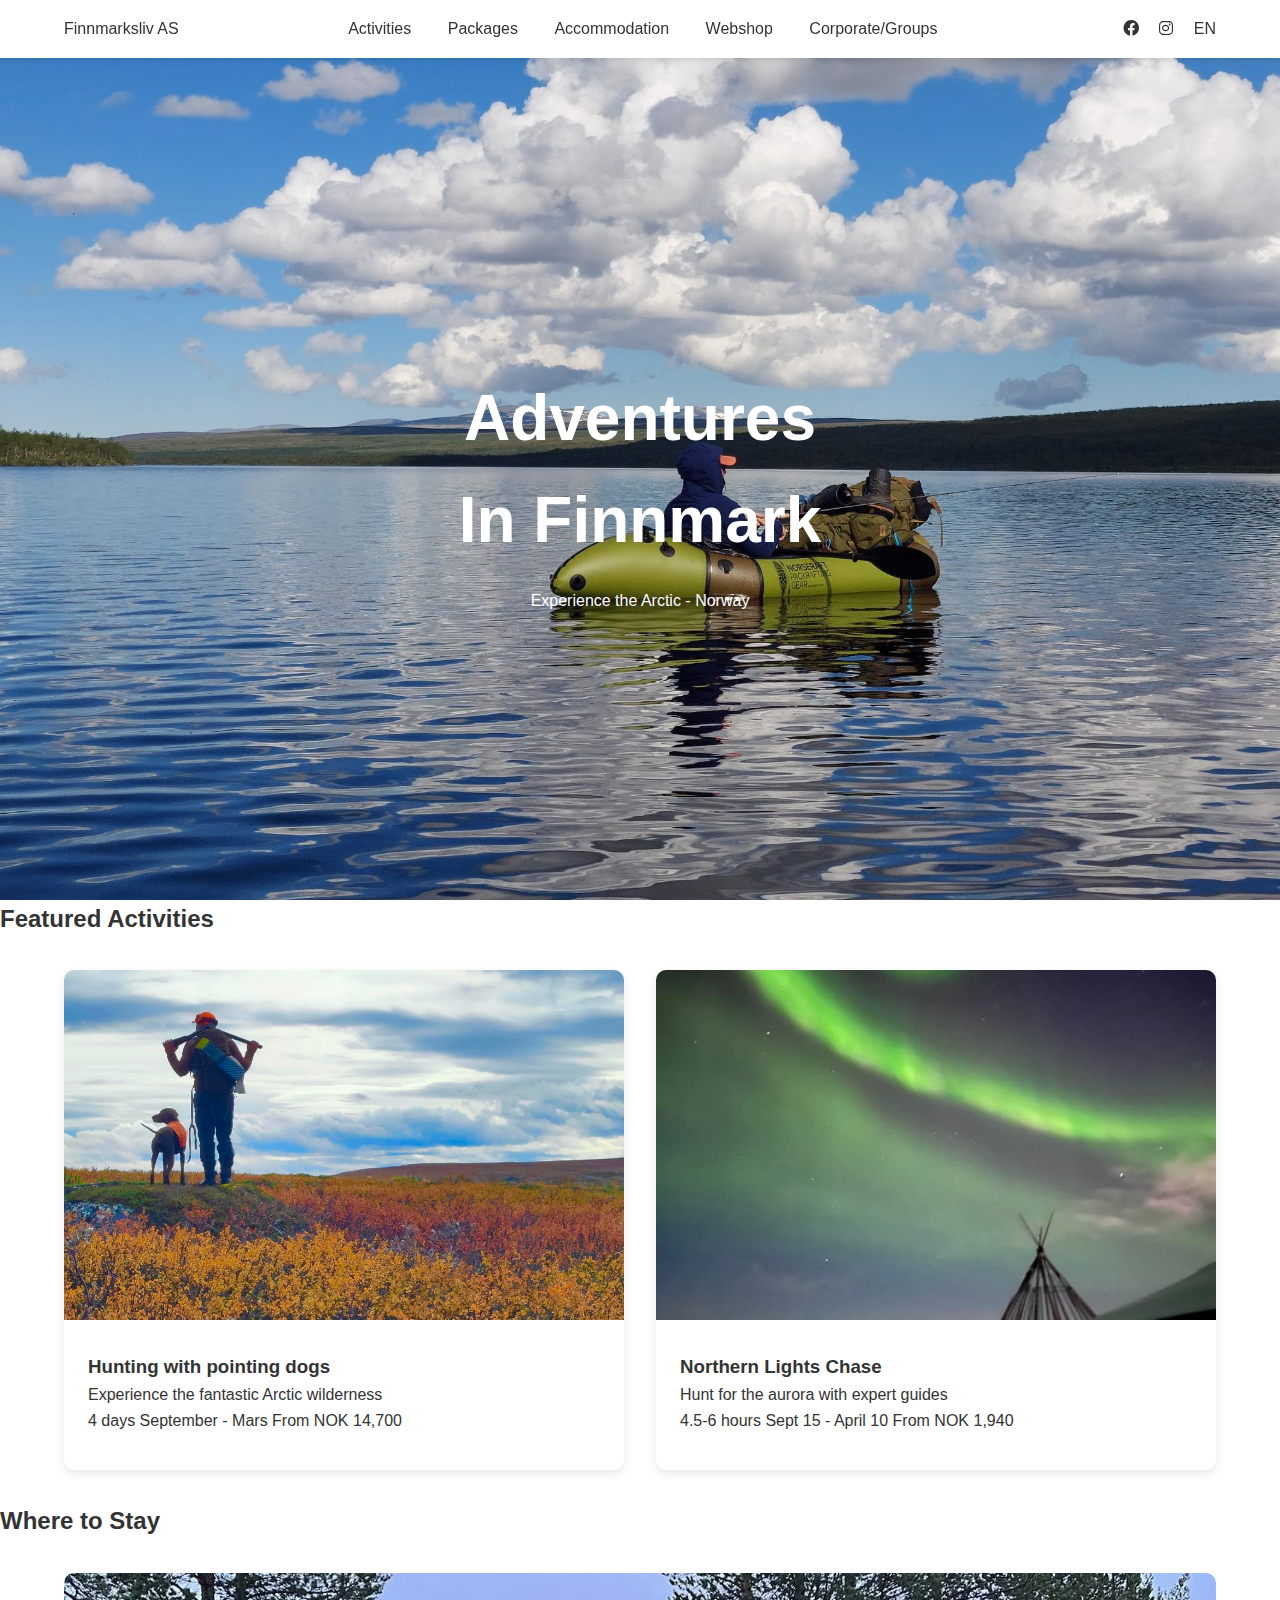
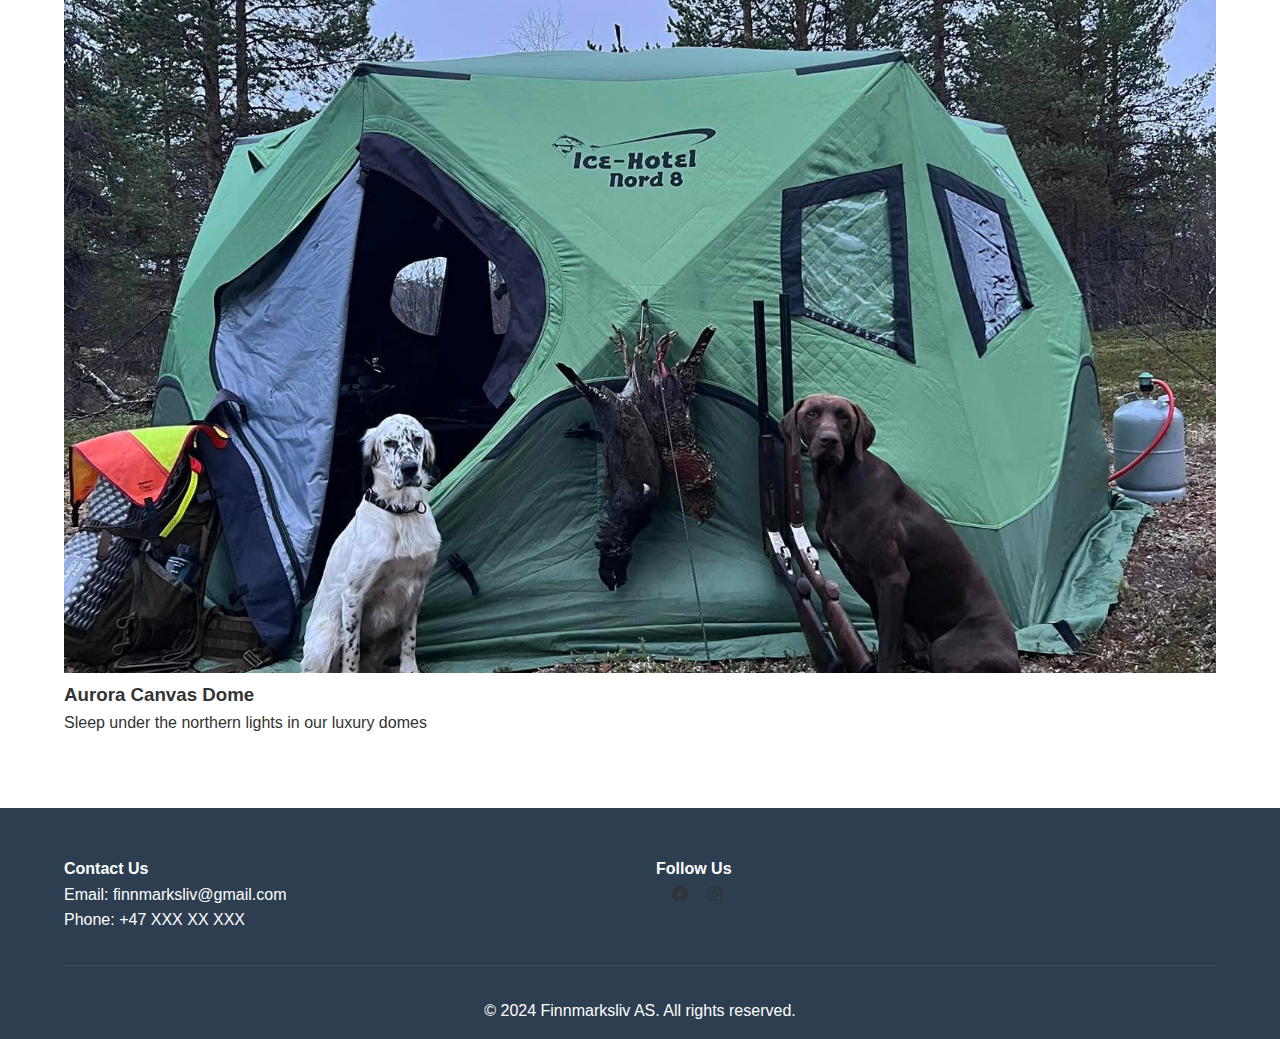
==== index.html @ 1039e2e0 "Merge branch 'main' of https://github.com/troutn/prosjektwebsider" ====
<!DOCTYPE html>
<html lang="en">
<head>
    <meta charset="UTF-8">
    <meta name="viewport" content="width=device-width, initial-scale=1.0">
    <title>Finnmarksliv AS</title>
    <link rel="stylesheet" href="styles.css">
    <link rel="stylesheet" href="https://cdnjs.cloudflare.com/ajax/libs/font-awesome/6.0.0/css/all.min.css">
</head>
<body>
    <header>
        <nav class="main-nav">
            <div class="logo">
                <a href="index.html">Finnmarksliv AS</a>
            </div>
            <div class="mobile-menu-btn">
                <i class="fas fa-bars"></i>
            </div>
            <div class="nav-links">
                <a href="#activities">Activities</a>
                <a href="#packages">Packages</a>
                <a href="#accommodation">Accommodation</a>
                <a href="webshop.html">Webshop</a>
                <a href="#corporate">Corporate/Groups</a>
            </div>
            <div class="social-links">
                <a href="https://www.facebook.com/profile.php?id=61554323031265" target="_blank"><i class="fab fa-facebook"></i></a>
                <a href="https://www.instagram.com/finnmarksliv" target="_blank"><i class="fab fa-instagram"></i></a>
                <a href="#" class="language-select">EN</a>
            </div>
        </nav>
    </header>

    <main>
        <section class="hero" style="background-image: url('bilder/finnmarksliv/packraft.jpg'); background-size: cover; background-position: center;">
            <h1>Adventures<br>In Finnmark</h1>
            <p>Experience the Arctic - Norway</p>
        </section>

        <section class="featured-activities">
            <h2>Featured Activities</h2>
            <div class="activity-grid">
                <div class="activity-card" style="height: 500px;">
                    <img src="bilder/finnmarksliv/jakt.jpg" alt="hunting trip" style="object-fit: cover; object-position: center center; height: 70%;">
                    <div class="activity-content">
                        <h3>Hunting with pointing dogs</h3>
                        <p>Experience the fantastic Arctic wilderness</p>
                        <div class="activity-details">
                            <span>4 days</span>
                            <span>September - Mars</span>
                            <span class="price">From NOK 14,700</span>
                        </div>
                    </div>
                </div>

                <div class="activity-card" style="height: 500px;">
                    <img src="bilder/finnmarksliv/nordlys.jpg" alt="Northern Lights" style="object-fit: cover; object-position: center center; height: 70%;">
                    <div class="activity-content">
                        <h3>Northern Lights Chase</h3>
                        <p>Hunt for the aurora with expert guides</p>
                        <div class="activity-details">
                            <span>4.5-6 hours</span>
                            <span>Sept 15 - April 10</span>
                            <span class="price">From NOK 1,940</span>
                        </div>
                    </div>
                </div>
            </div>
        </section>

        <section class="accommodation">
                     <h2>Where to Stay</h2>
            <div class="accommodation-grid">
                <div class="accommodation-card" style="margin-bottom: 40px;">
                    <img src="bilder/finnmarksliv/telt.jpg" alt="glamping tent" style="object-fit: cover; object-position: center center; height: 700px; width: 100%;">
                    <div class="accommodation-content">
                        <h3>Aurora Canvas Dome</h3>
                        <p>Sleep under the northern lights in our luxury domes</p>
                    </div>
                </div>
            </div>
        </section>
    </main>

    <footer>
        <div class="footer-content">
            <div class="footer-section">
                <h4>Contact Us</h4>
                <p>Email: finnmarksliv@gmail.com</p>
                <p>Phone: +47 XXX XX XXX</p>
            </div>
            <div class="footer-section">
                <h4>Follow Us</h4>
                <div class="social-links">
                    <a href="https://www.facebook.com/profile.php?id=61554323031265" target="_blank"><i class="fab fa-facebook"></i></a>
                    <a href="https://www.instagram.com/finnmarksliv" target="_blank"><i class="fab fa-instagram"></i></a>
                </div>
            </div>
        </div>
        <div class="footer-bottom">
            <p>&copy; 2024 Finnmarksliv AS. All rights reserved.</p>
        </div>
    </footer>

    <script>
        const mobileMenuBtn = document.querySelector('.mobile-menu-btn');
        const navLinks = document.querySelector('.nav-links');

        mobileMenuBtn.addEventListener('click', () => {
            navLinks.classList.toggle('active');
            const icon = mobileMenuBtn.querySelector('i');
            icon.classList.toggle('fa-bars');
            icon.classList.toggle('fa-times');
        });

        // Close menu when clicking a link
        document.querySelectorAll('.nav-links a').forEach(link => {
            link.addEventListener('click', () => {
                navLinks.classList.remove('active');
                const icon = mobileMenuBtn.querySelector('i');
                icon.classList.add('fa-bars');
                icon.classList.remove('fa-times');
            });
        });
    </script>
</body>
</html>
---- styles.css ----
:root {
    --primary-color: #2c3e50;
    --secondary-color: #e67e22;
    --text-color: #333;
    --light-bg: #f5f6fa;
}

* {
    margin: 0;
    padding: 0;
    box-sizing: border-box;
}

body {
    font-family: 'Arial', sans-serif;
    line-height: 1.6;
    color: var(--text-color);
}

/* Navigation */
.main-nav {
    display: flex;
    justify-content: space-between;
    align-items: center;
    padding: 1rem 5%;
    background: white;
    box-shadow: 0 2px 5px rgba(0,0,0,0.1);
    position: fixed;
    width: 100%;
    top: 0;
    z-index: 1000;
}

.nav-links a {
    text-decoration: none;
    color: var(--text-color);
    margin: 0 1rem;
    font-weight: 500;
}

.social-links a {
    margin-left: 1rem;
    color: var(--text-color);
    text-decoration: none;
}

/* Hero Section */
.hero {
    height: 100vh;
    background-image: linear-gradient(rgba(0,0,0,0.5), rgba(0,0,0,0.5)), url('../bilder/hero-bg.jpg');
    background-size: cover;
    background-position: center;
    display: flex;
    flex-direction: column;
    justify-content: center;
    align-items: center;
    color: white;
    text-align: center;
    padding-top: 80px;
}

.hero h1 {
    font-size: 4rem;
    margin-bottom: 1rem;
}

/* Activity Cards */
.activity-grid {
    display: grid;
    grid-template-columns: repeat(auto-fit, minmax(300px, 1fr));
    gap: 2rem;
    padding: 2rem 5%;
}

.activity-card {
    background: white;
    border-radius: 10px;
    overflow: hidden;
    box-shadow: 0 3px 10px rgba(0,0,0,0.1);
    transition: transform 0.3s ease;
}

.activity-card:hover {
    transform: translateY(-5px);
}

.activity-card img {
    width: 100%;
    height: 200px;
    object-fit: cover;
}

.activity-content {
    padding: 1.5rem;
}

/* Accommodation Section */
.accommodation-grid {
    display: grid;
    grid-template-columns: repeat(auto-fit, minmax(300px, 1fr));
    gap: 2rem;
    padding: 2rem 5%;
}

.accommodation-card {
    position: relative;
    border-radius: 10px;
    overflow: hidden;
}

.accommodation-card img {
    width: 100%;
    height: 300px;
    object-fit: cover;
}

/* Footer */
footer {
    background: var(--primary-color);
    color: white;
    padding: 3rem 5% 1rem;
}

.footer-content {
    display: grid;
    grid-template-columns: repeat(auto-fit, minmax(250px, 1fr));
    gap: 2rem;
    margin-bottom: 2rem;
}

.footer-bottom {
    text-align: center;
    padding-top: 2rem;
    border-top: 1px solid rgba(255,255,255,0.1);
}

/* Mobile Navigation */
.mobile-menu-btn {
    display: none;
    cursor: pointer;
    font-size: 1.5rem;
    color: var(--text-color);
}

/* Update Responsive Design */
@media (max-width: 768px) {
    .nav-links {
        position: fixed;
        top: 60px;
        left: -100%;
        width: 100%;
        height: calc(100vh - 60px);
        background: white;
        flex-direction: column;
        padding: 2rem;
        transition: 0.3s ease-in-out;
    }

    .nav-links.active {
        left: 0;
    }

    .nav-links a {
        display: block;
        margin: 1.5rem 0;
        font-size: 1.2rem;
    }

    .mobile-menu-btn {
        display: block;
    }

    /* Activity Grid Adjustments */
    .activity-grid {
        grid-template-columns: 1fr;
        padding: 1rem;
    }

    .activity-card {
        margin-bottom: 1rem;
    }

    /* Hero Section Adjustments */
    .hero {
        padding: 0 1rem;
        height: 80vh;
    }

    .hero h1 {
        font-size: 2.5rem;
    }

    .hero p {
        font-size: 1rem;
    }

    /* Accommodation Section Adjustments */
    .accommodation-grid {
        grid-template-columns: 1fr;
        padding: 1rem;
    }

    /* Footer Adjustments */
    .footer-content {
        grid-template-columns: 1fr;
        text-align: center;
    }

    .footer-section {
        margin-bottom: 2rem;
    }
}

/* Additional responsive breakpoint for very small devices */
@media (max-width: 480px) {
    .hero h1 {
        font-size: 2rem;
    }

    .activity-card img {
        height: 150px;
    }

    .main-nav {
        padding: 0.5rem 3%;
    }

    .social-links {
        font-size: 0.9rem;
    }
}

.logo a {
    text-decoration: none;
    color: var(--text-color);
}

.logo a:hover {
    color: var(--secondary-color);
}
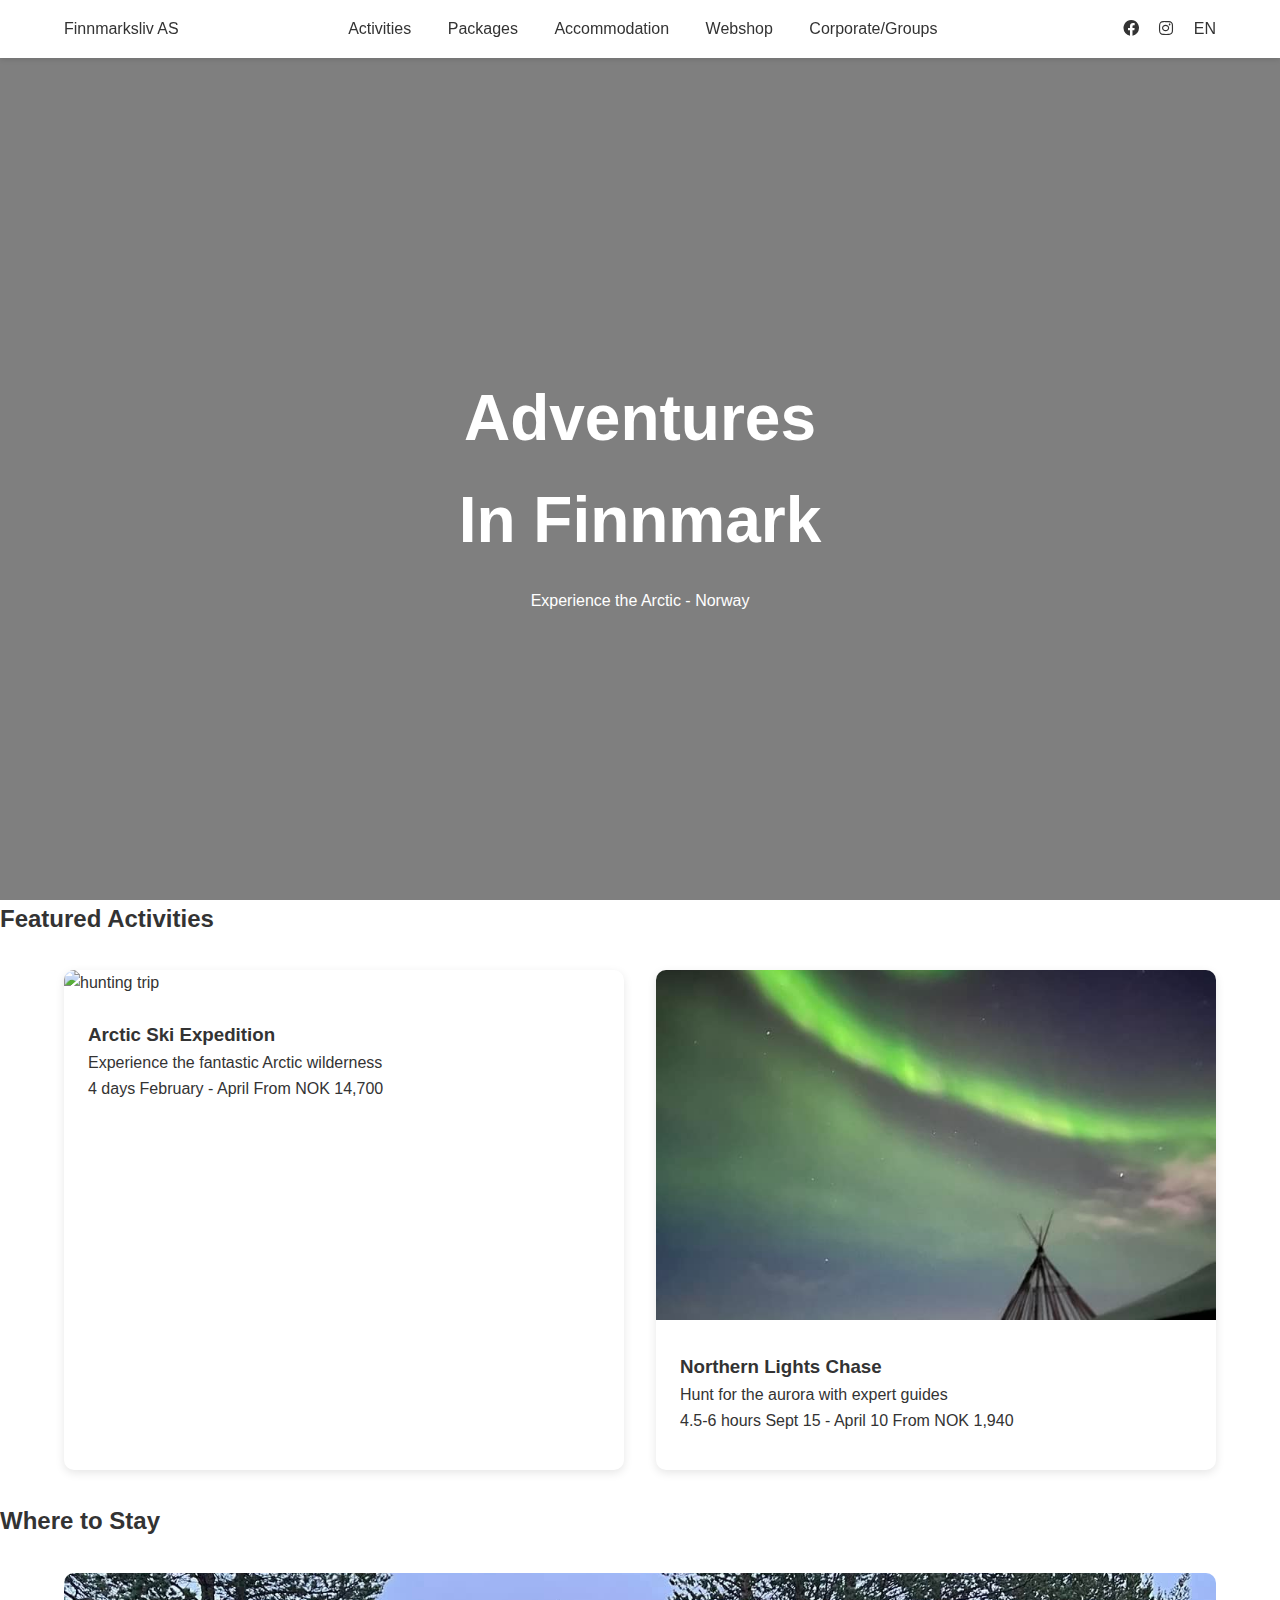
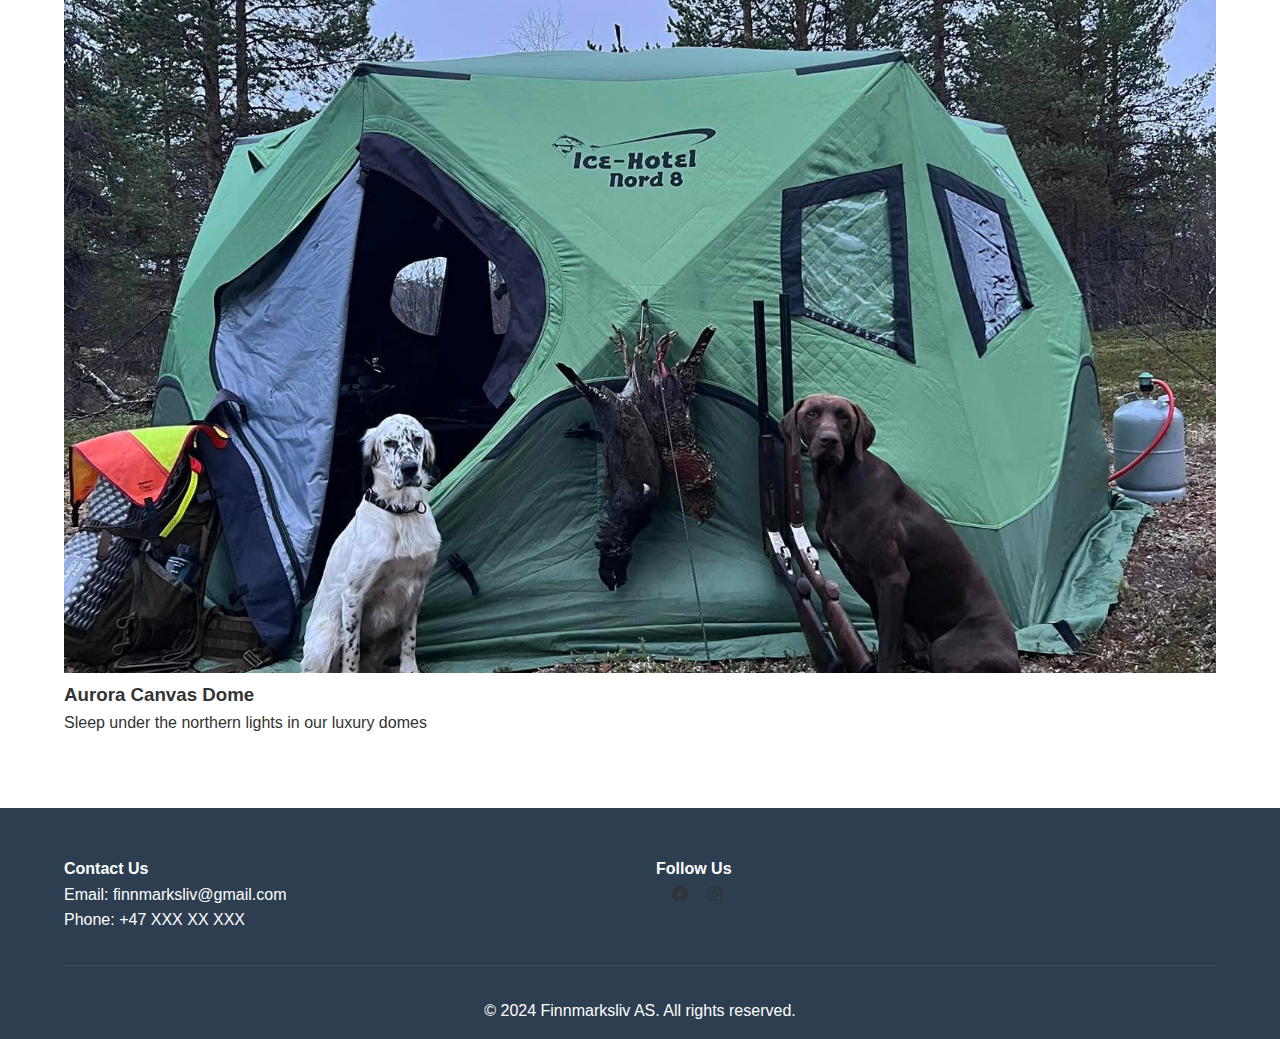
==== commit 4f482c2b: "Create index.html" ====
--- a/index.html
+++ b/index.html
@@ -32,22 +32,28 @@
     </header>
 
     <main>
-        <section class="hero" style="background-image: url('bilder/finnmarksliv/packraft.jpg'); background-size: cover; background-position: center;">
-            <h1>Adventures<br>In Finnmark</h1>
-            <p>Experience the Arctic - Norway</p>
+        <section class="hero">
+            <div class="slideshow">
+                <div class="slide active" style="background-image: url('bilder/finnmarksliv/packraft.jpg');"></div>
+                <div class="slide" style="background-image: url('bilder/finnmarksliv/jakt.jpeg');"></div>
+            </div>
+            <div class="hero-content">
+                <h1>Adventures<br>In Finnmark</h1>
+                <p>Experience the Arctic - Norway</p>
+            </div>
         </section>
 
         <section class="featured-activities">
             <h2>Featured Activities</h2>
             <div class="activity-grid">
                 <div class="activity-card" style="height: 500px;">
-                    <img src="bilder/finnmarksliv/jakt.jpg" alt="hunting trip" style="object-fit: cover; object-position: center center; height: 70%;">
+                    <img src="bilder/finnmarksliv/jakt.jpeg" alt="hunting trip" style="object-fit: cover; object-position: center center; height: 70%;">
                     <div class="activity-content">
-                        <h3>Hunting with pointing dogs</h3>
+                        <h3>Arctic Ski Expedition</h3>
                         <p>Experience the fantastic Arctic wilderness</p>
                         <div class="activity-details">
                             <span>4 days</span>
-                            <span>September - Mars</span>
+                            <span>February - April</span>
                             <span class="price">From NOK 14,700</span>
                         </div>
                     </div>
@@ -69,7 +75,7 @@
         </section>
 
         <section class="accommodation">
-                     <h2>Where to Stay</h2>
+            <h2>Where to Stay</h2>
             <div class="accommodation-grid">
                 <div class="accommodation-card" style="margin-bottom: 40px;">
                     <img src="bilder/finnmarksliv/telt.jpg" alt="glamping tent" style="object-fit: cover; object-position: center center; height: 700px; width: 100%;">
@@ -122,6 +128,22 @@
                 icon.classList.remove('fa-times');
             });
         });
+
+        function slideShow() {
+            const slides = document.querySelectorAll('.slide');
+            let currentSlide = 0;
+
+            setInterval(() => {
+                slides[currentSlide].classList.remove('active');
+                slides[currentSlide].classList.add('previous');
+                currentSlide = (currentSlide + 1) % slides.length;
+                slides[currentSlide].classList.remove('previous');
+                slides[currentSlide].classList.add('active');
+            }, 5000);
+        }
+
+        // Call the function when the page loads
+        window.addEventListener('load', slideShow);
     </script>
 </body>
-</html> 
+</html> 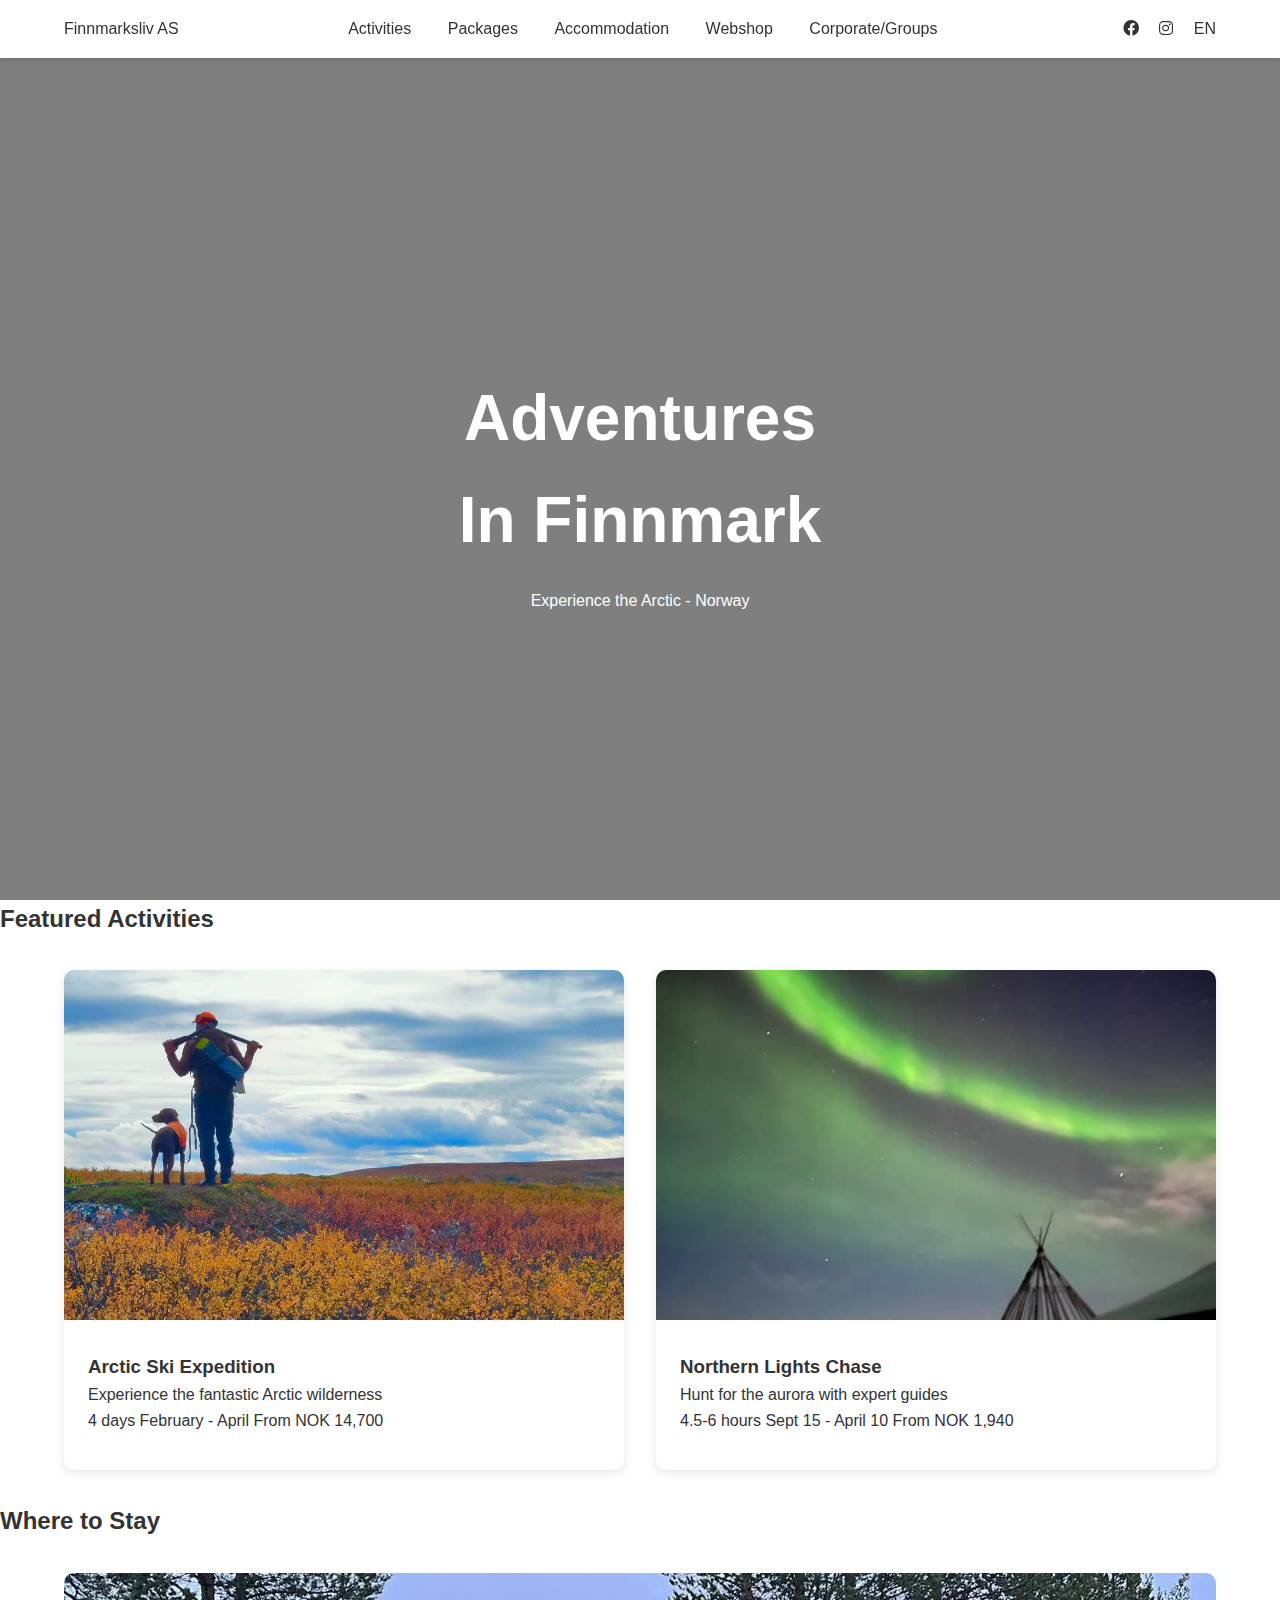
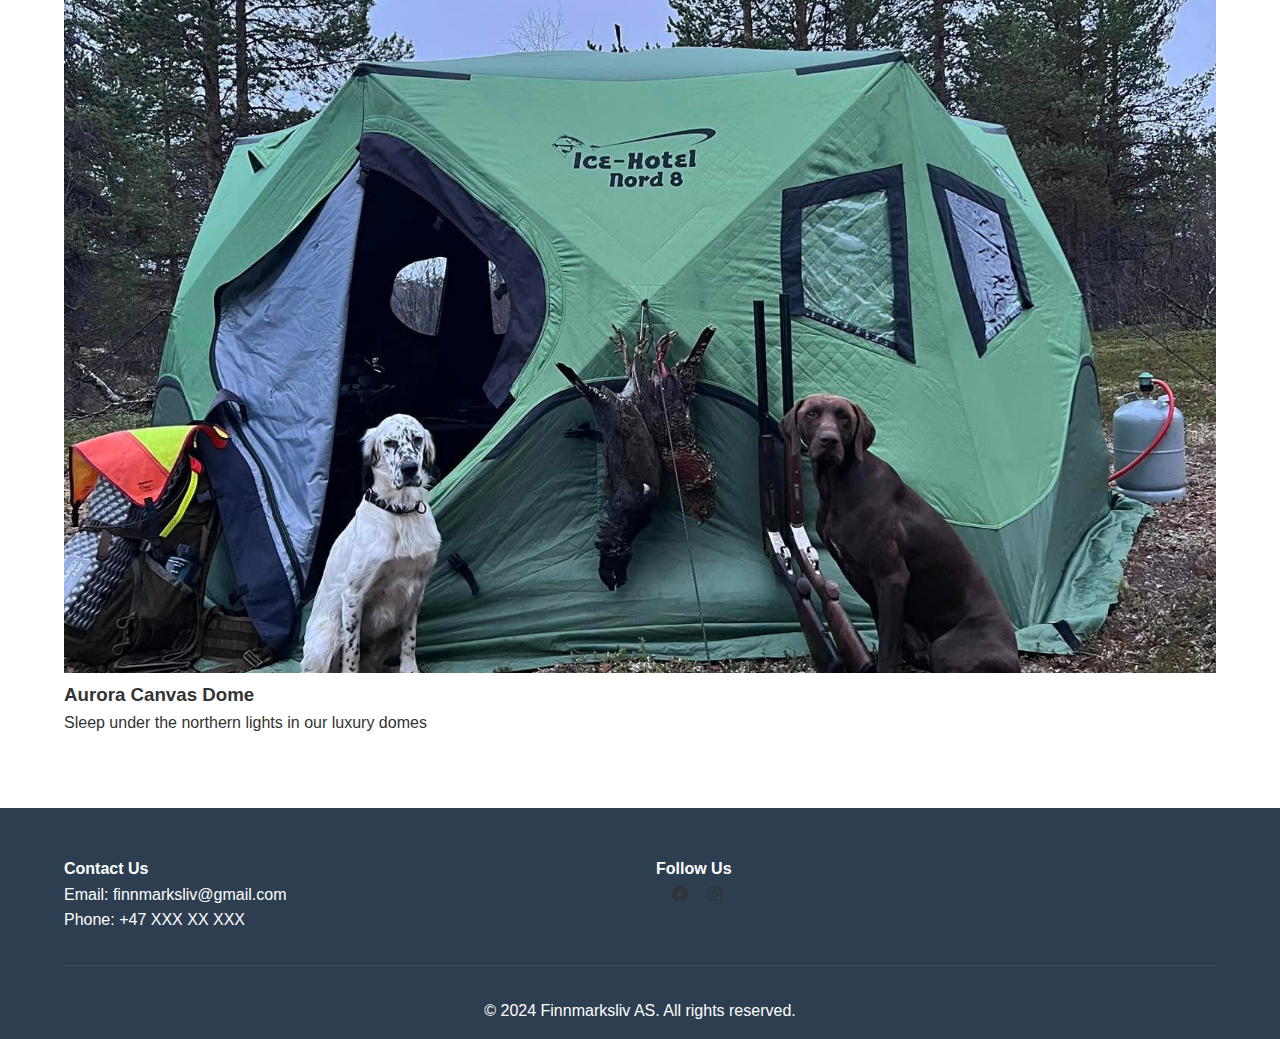
==== commit e7eb38cd: "Update index.html" ====
--- a/index.html
+++ b/index.html
@@ -35,7 +35,7 @@
         <section class="hero">
             <div class="slideshow">
                 <div class="slide active" style="background-image: url('bilder/finnmarksliv/packraft.jpg');"></div>
-                <div class="slide" style="background-image: url('bilder/finnmarksliv/jakt.jpeg');"></div>
+                <div class="slide" style="background-image: url('bilder/finnmarksliv/jakt.jpg');"></div>
             </div>
             <div class="hero-content">
                 <h1>Adventures<br>In Finnmark</h1>
@@ -47,7 +47,7 @@
             <h2>Featured Activities</h2>
             <div class="activity-grid">
                 <div class="activity-card" style="height: 500px;">
-                    <img src="bilder/finnmarksliv/jakt.jpeg" alt="hunting trip" style="object-fit: cover; object-position: center center; height: 70%;">
+                    <img src="bilder/finnmarksliv/jakt.jpg" alt="hunting trip" style="object-fit: cover; object-position: center center; height: 70%;">
                     <div class="activity-content">
                         <h3>Arctic Ski Expedition</h3>
                         <p>Experience the fantastic Arctic wilderness</p>
@@ -146,4 +146,4 @@
         window.addEventListener('load', slideShow);
     </script>
 </body>
-</html> +</html> 
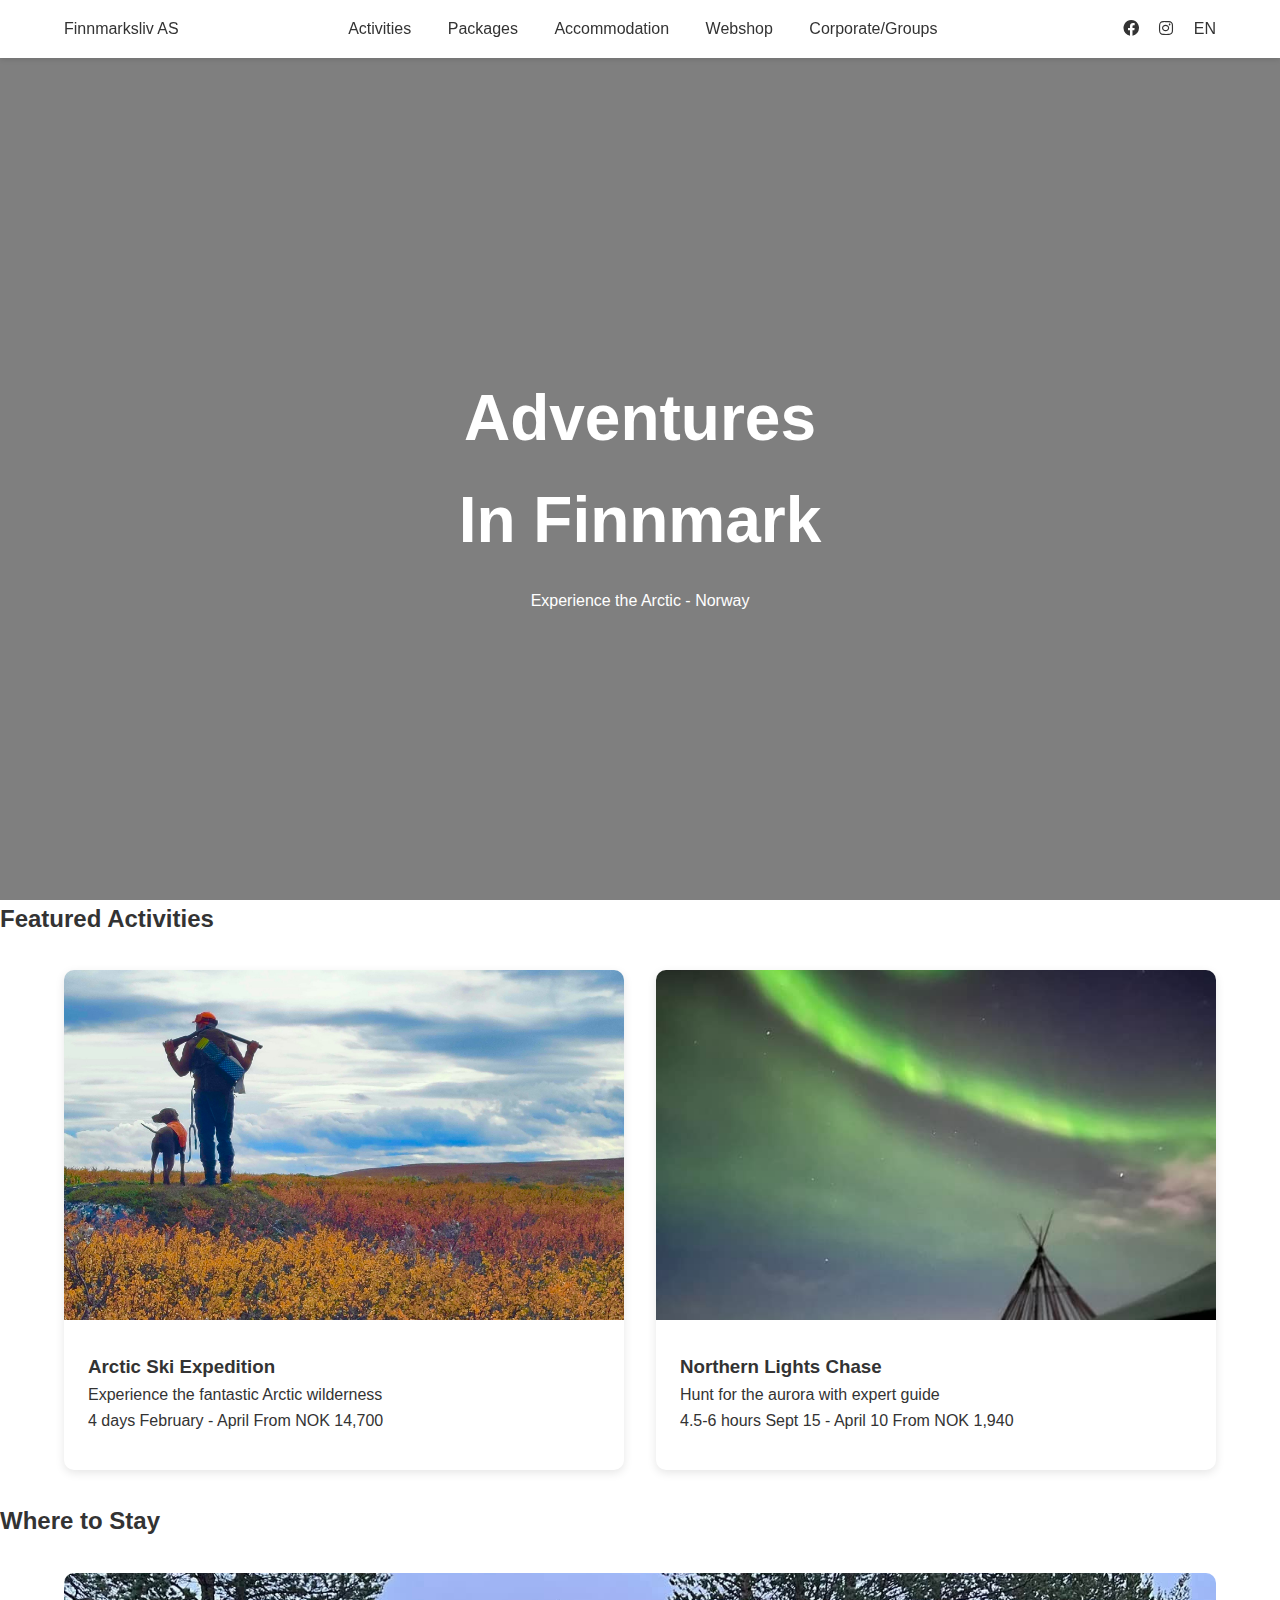
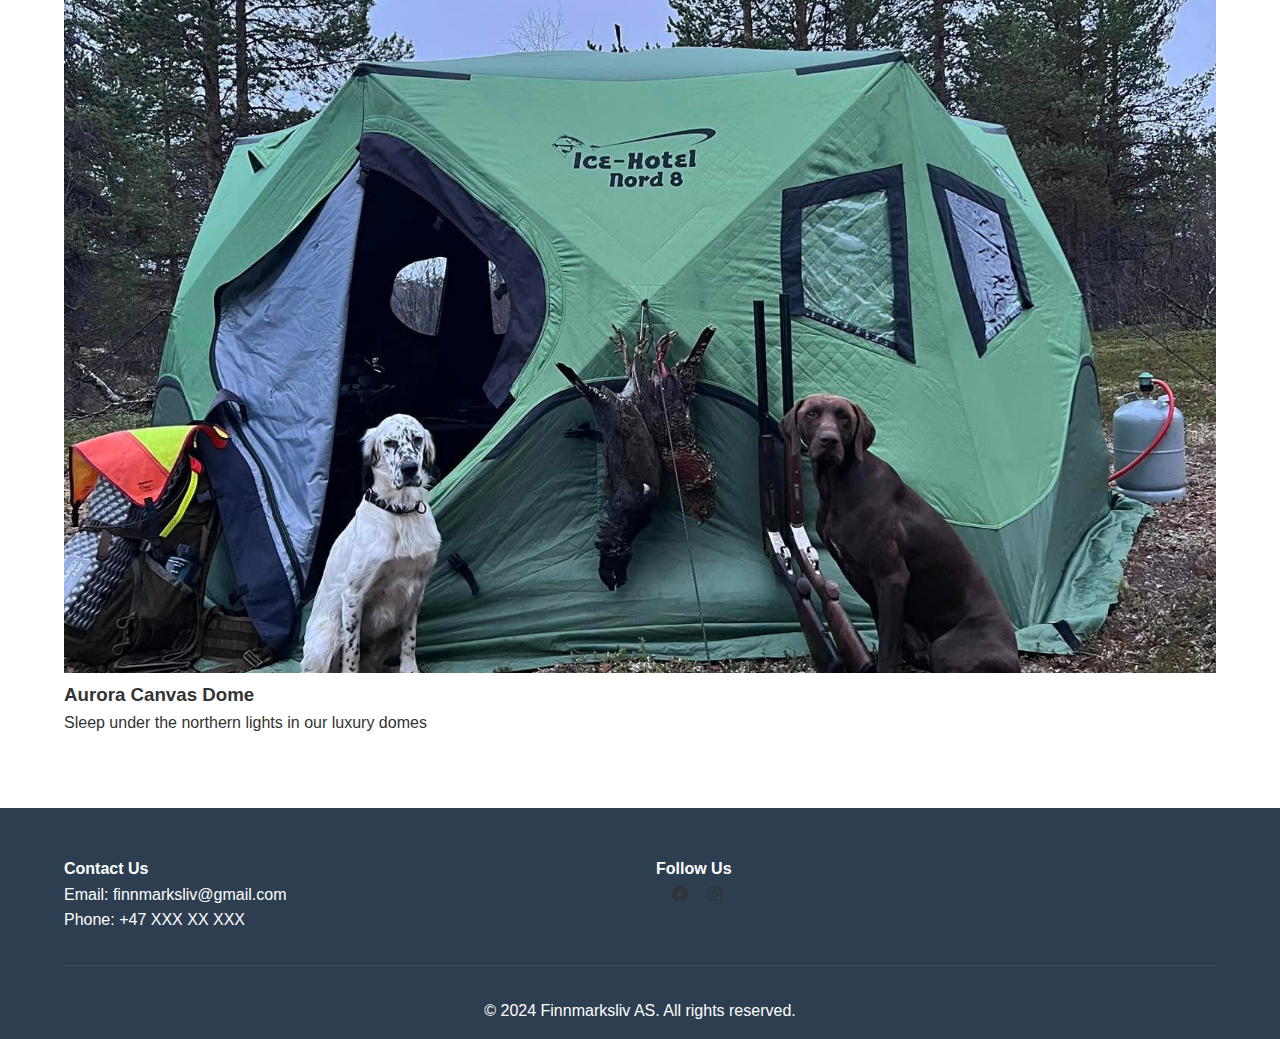
==== commit c2e36fe5: "Update index.html" ====
--- a/index.html
+++ b/index.html
@@ -63,7 +63,7 @@
                     <img src="bilder/finnmarksliv/nordlys.jpg" alt="Northern Lights" style="object-fit: cover; object-position: center center; height: 70%;">
                     <div class="activity-content">
                         <h3>Northern Lights Chase</h3>
-                        <p>Hunt for the aurora with expert guides</p>
+                        <p>Hunt for the aurora with expert guide</p>
                         <div class="activity-details">
                             <span>4.5-6 hours</span>
                             <span>Sept 15 - April 10</span>
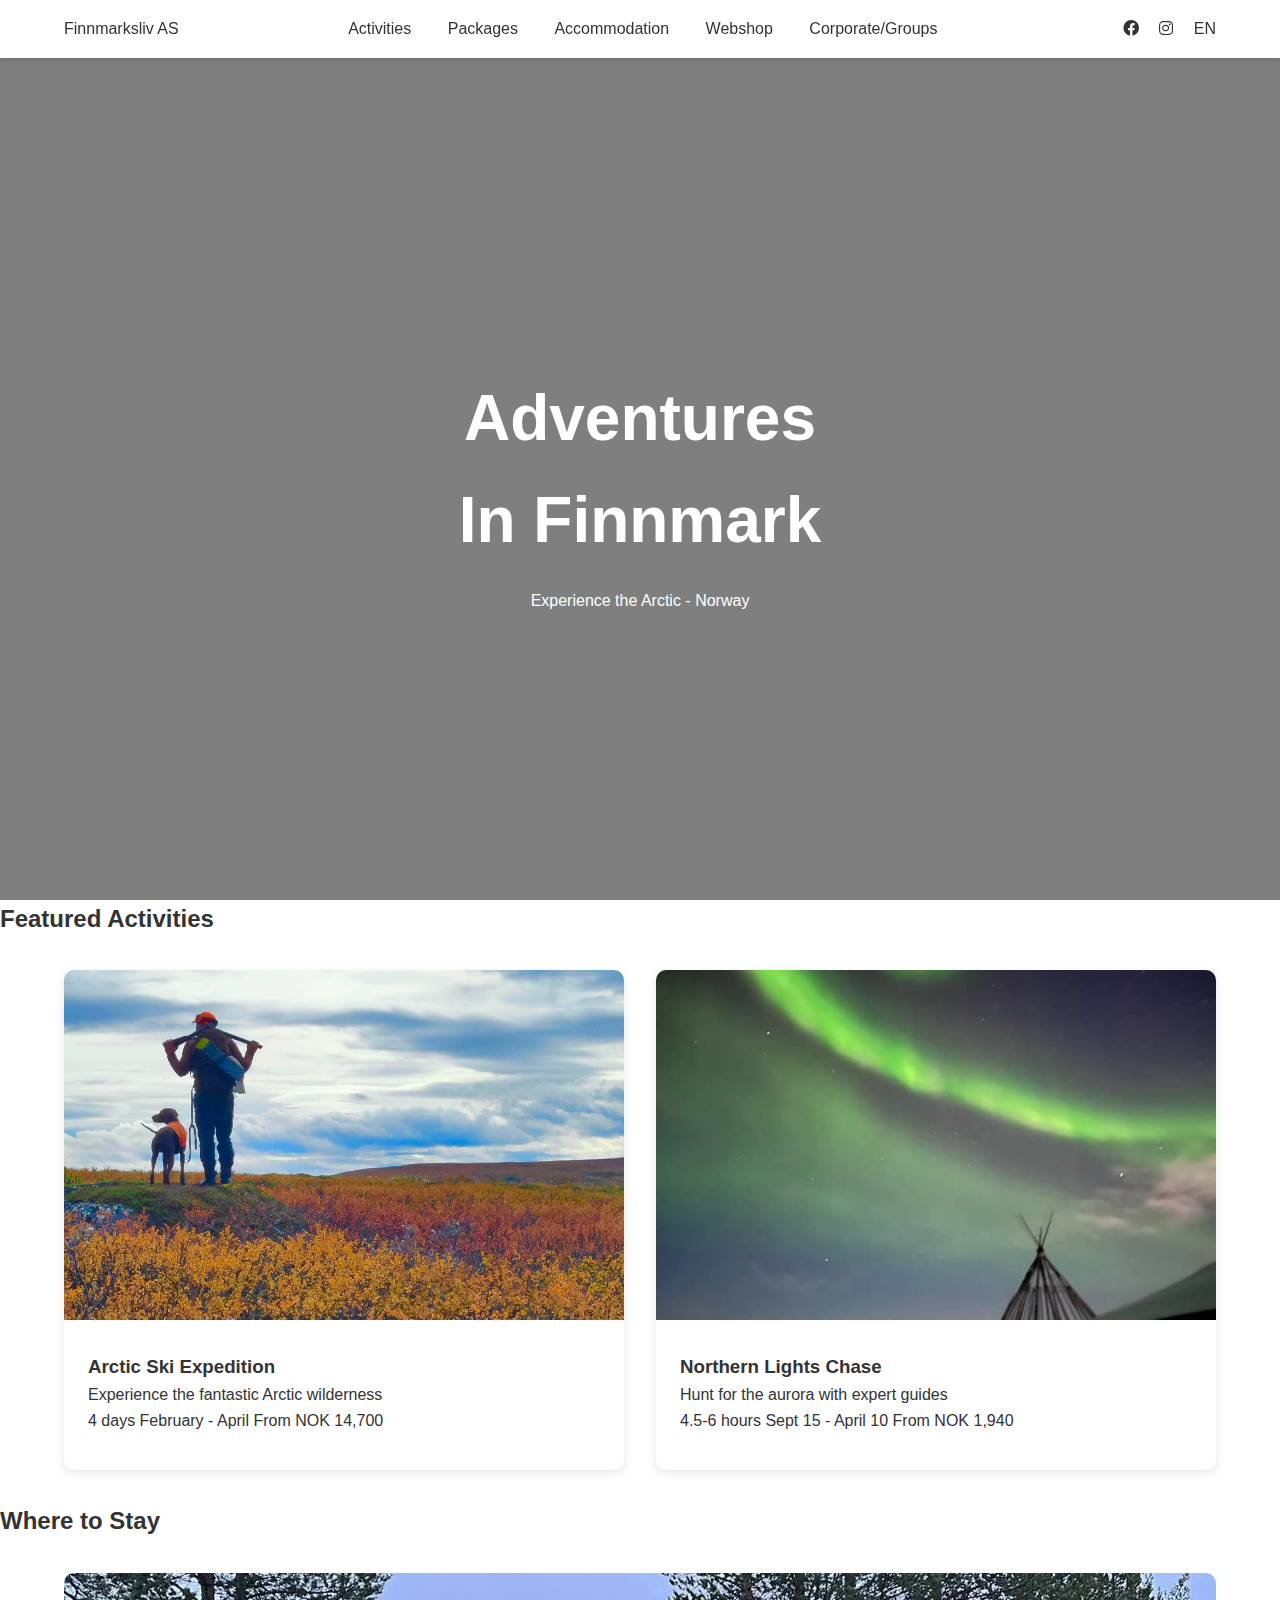
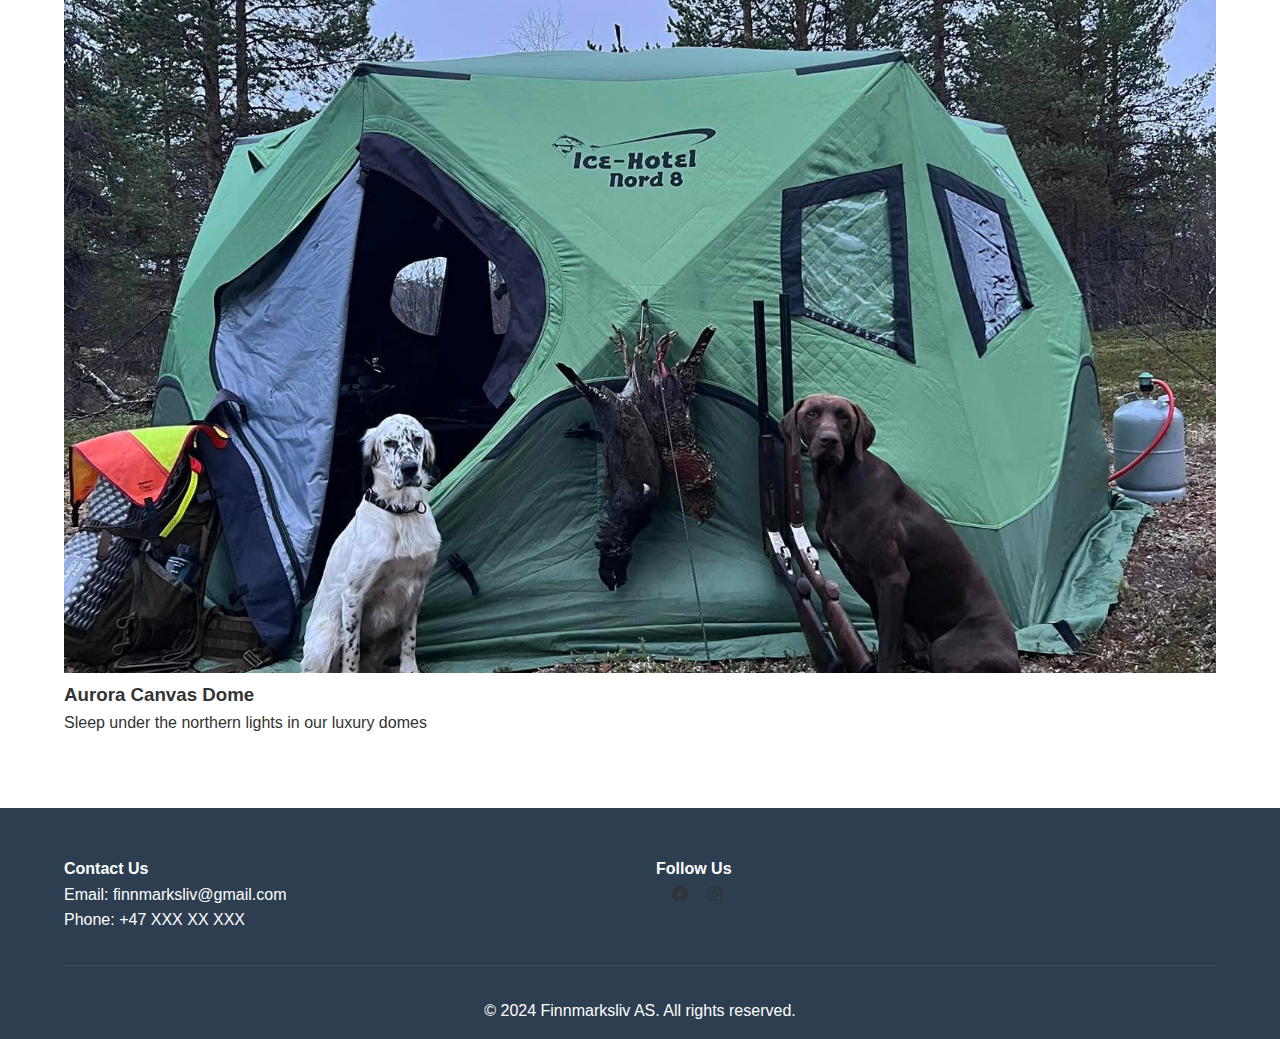
==== commit c0c0bff6: "Create index.html" ====
--- a/index.html
+++ b/index.html
@@ -63,7 +63,7 @@
                     <img src="bilder/finnmarksliv/nordlys.jpg" alt="Northern Lights" style="object-fit: cover; object-position: center center; height: 70%;">
                     <div class="activity-content">
                         <h3>Northern Lights Chase</h3>
-                        <p>Hunt for the aurora with expert guide</p>
+                        <p>Hunt for the aurora with expert guides</p>
                         <div class="activity-details">
                             <span>4.5-6 hours</span>
                             <span>Sept 15 - April 10</span>
@@ -146,4 +146,4 @@
         window.addEventListener('load', slideShow);
     </script>
 </body>
-</html> 
+</html> 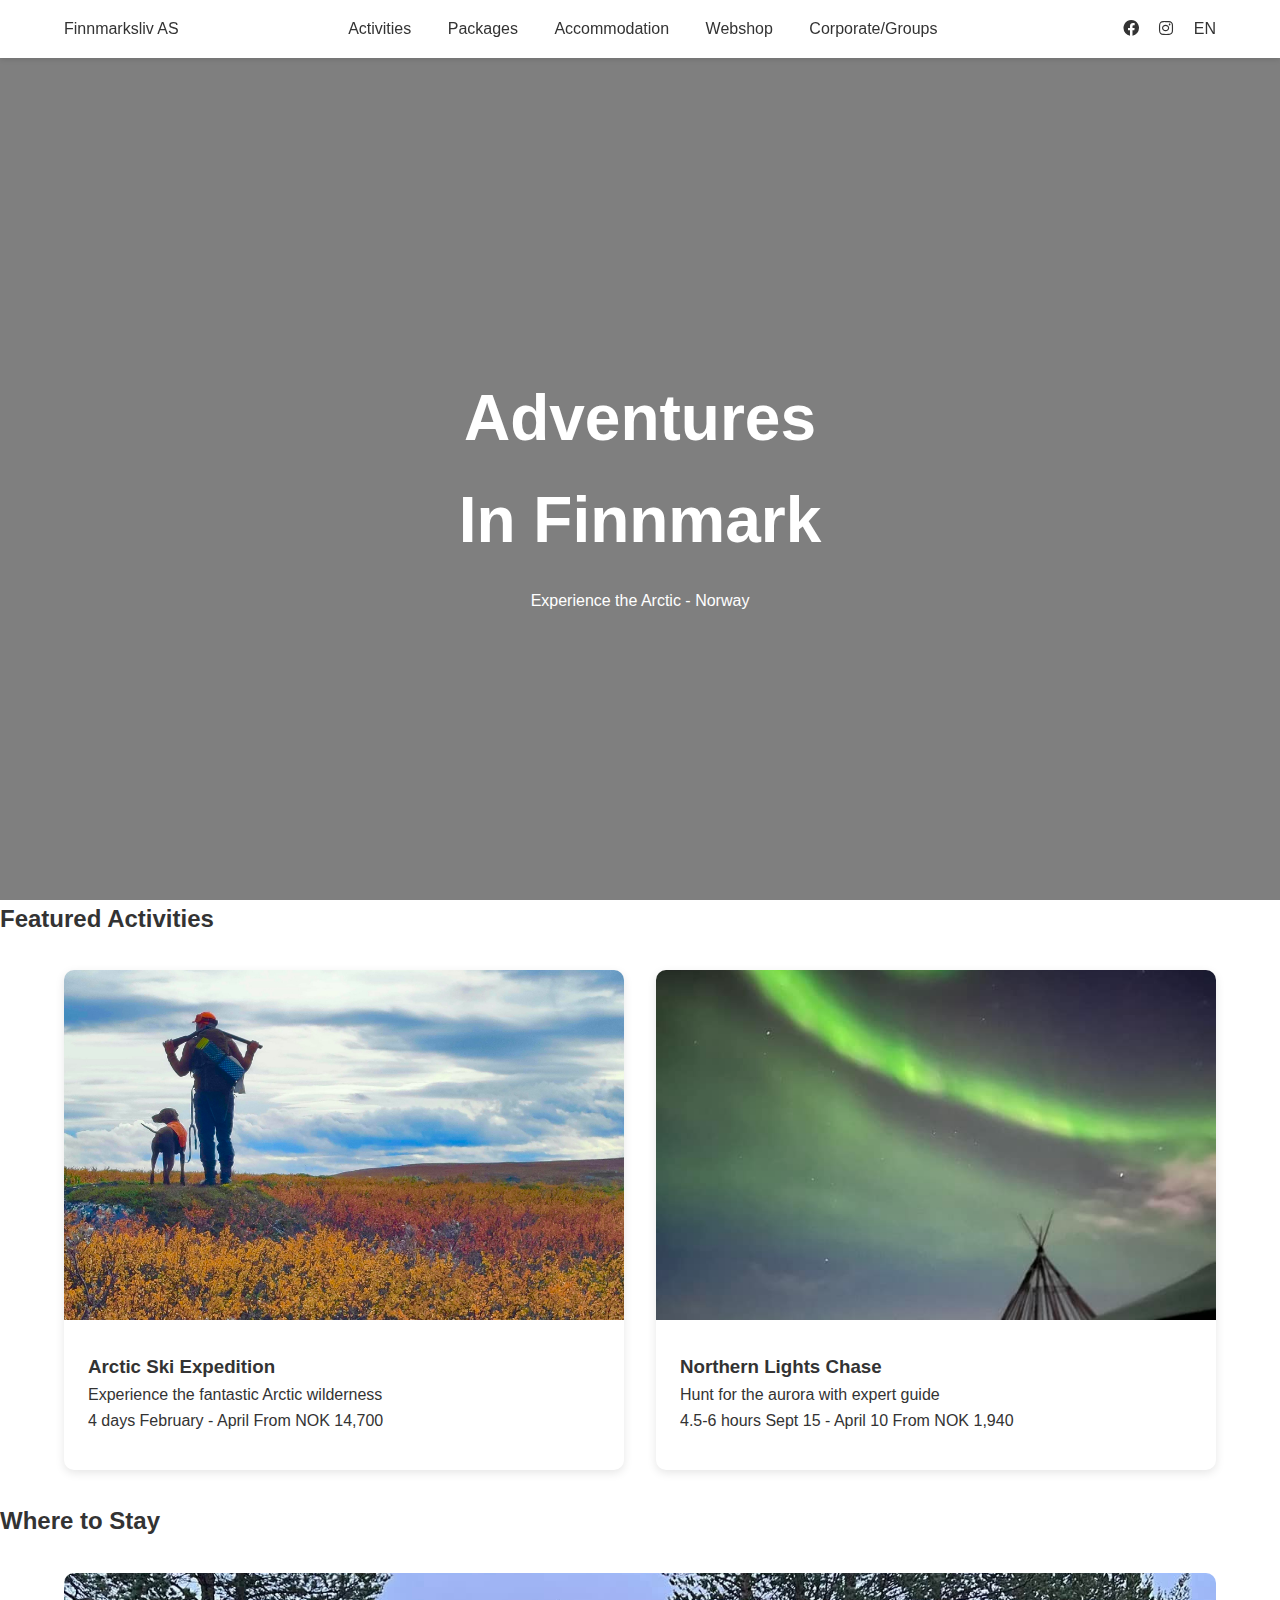
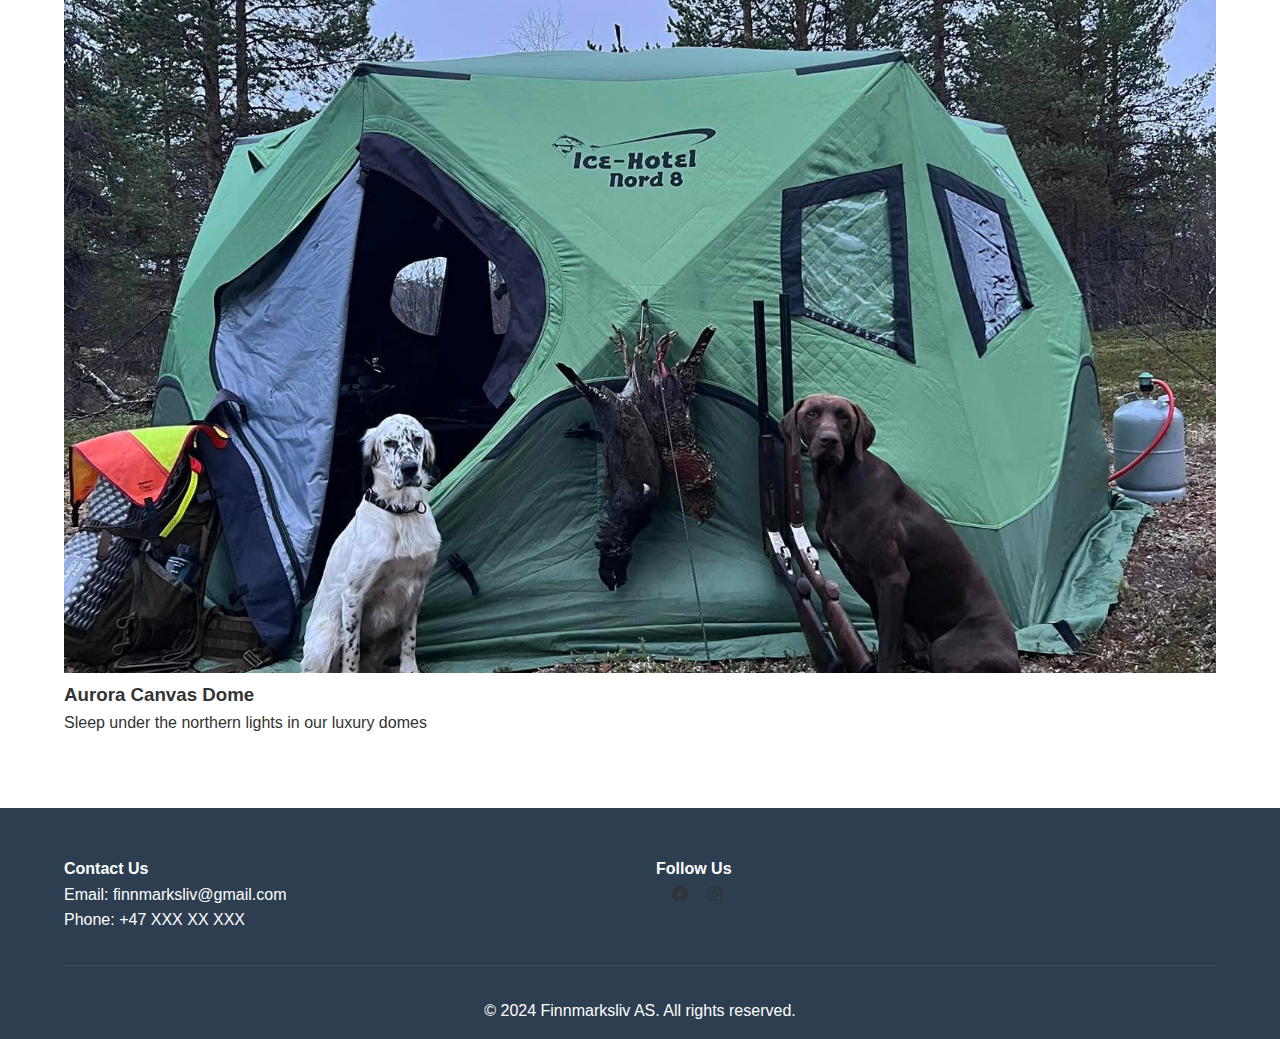
==== commit 7bafcad8: "Merge branch 'main' of https://github.com/troutn/prosjektwebsider" ====
--- a/index.html
+++ b/index.html
@@ -63,7 +63,7 @@
                     <img src="bilder/finnmarksliv/nordlys.jpg" alt="Northern Lights" style="object-fit: cover; object-position: center center; height: 70%;">
                     <div class="activity-content">
                         <h3>Northern Lights Chase</h3>
-                        <p>Hunt for the aurora with expert guides</p>
+                        <p>Hunt for the aurora with expert guide</p>
                         <div class="activity-details">
                             <span>4.5-6 hours</span>
                             <span>Sept 15 - April 10</span>
@@ -146,4 +146,4 @@
         window.addEventListener('load', slideShow);
     </script>
 </body>
-</html> +</html> 
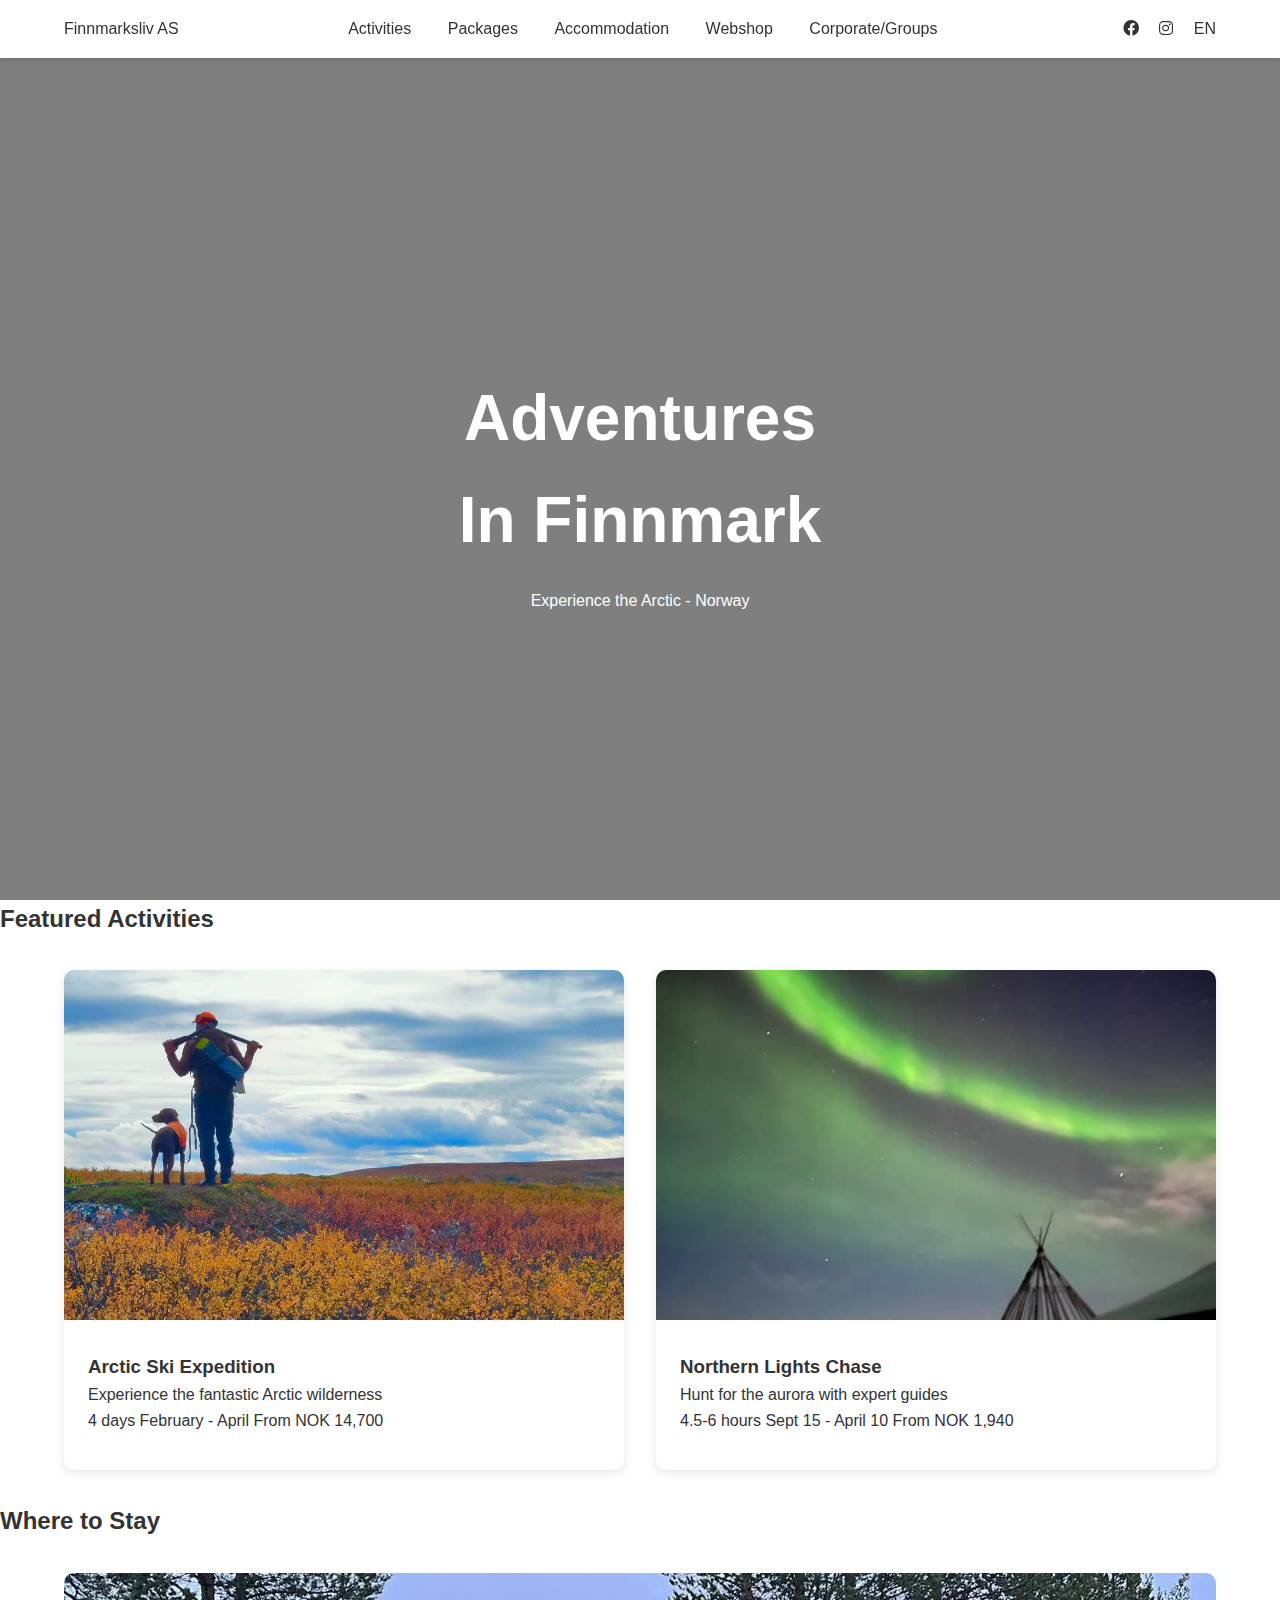
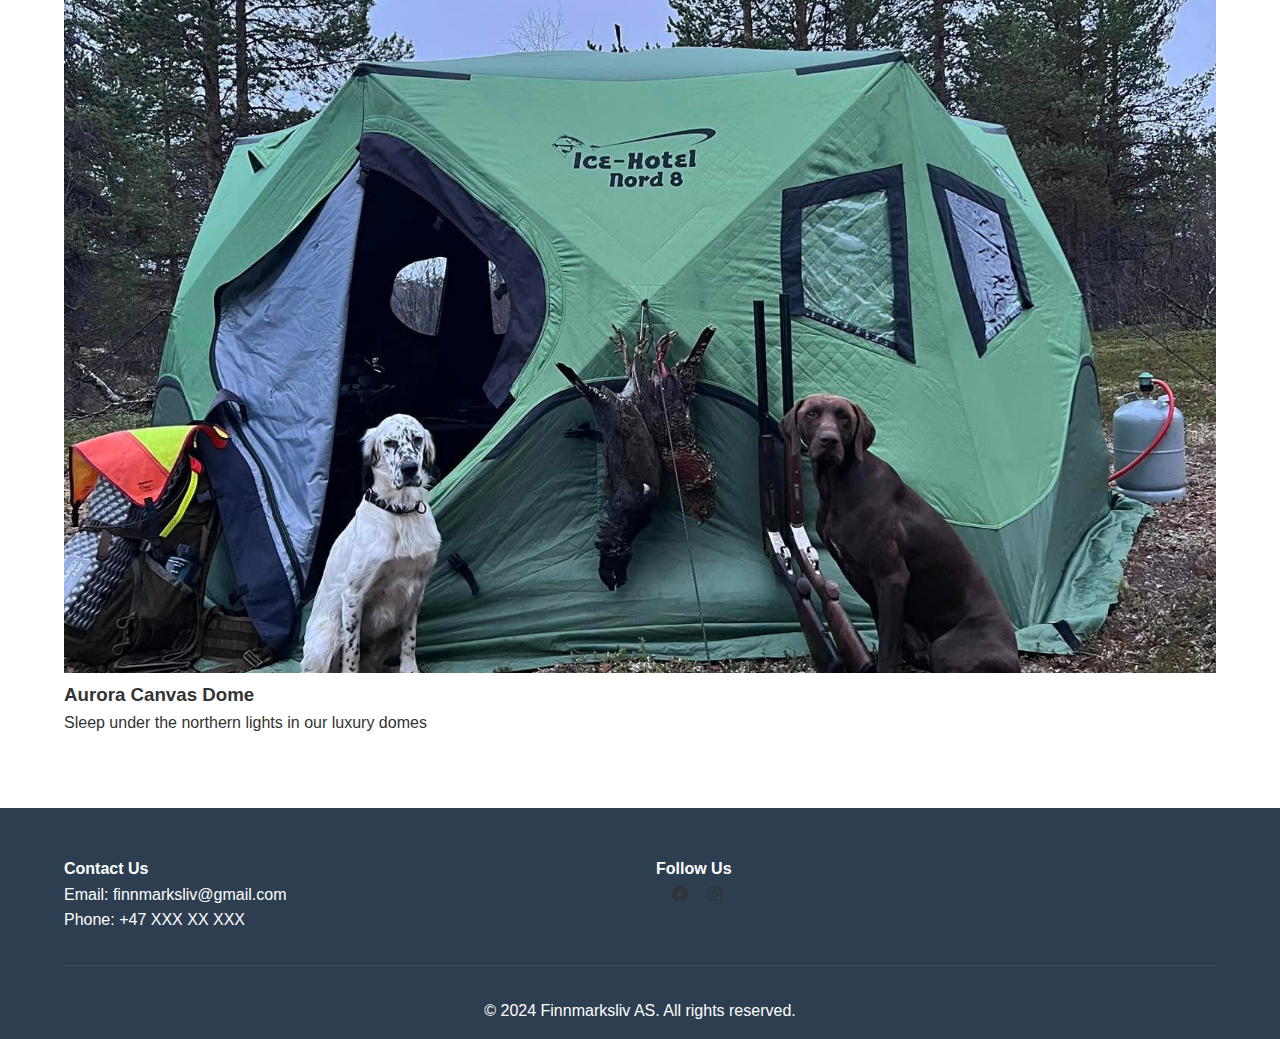
==== commit c1d1fbe4: "Create index.html" ====
--- a/index.html
+++ b/index.html
@@ -63,7 +63,7 @@
                     <img src="bilder/finnmarksliv/nordlys.jpg" alt="Northern Lights" style="object-fit: cover; object-position: center center; height: 70%;">
                     <div class="activity-content">
                         <h3>Northern Lights Chase</h3>
-                        <p>Hunt for the aurora with expert guide</p>
+                        <p>Hunt for the aurora with expert guides</p>
                         <div class="activity-details">
                             <span>4.5-6 hours</span>
                             <span>Sept 15 - April 10</span>
@@ -146,4 +146,4 @@
         window.addEventListener('load', slideShow);
     </script>
 </body>
-</html> 
+</html> 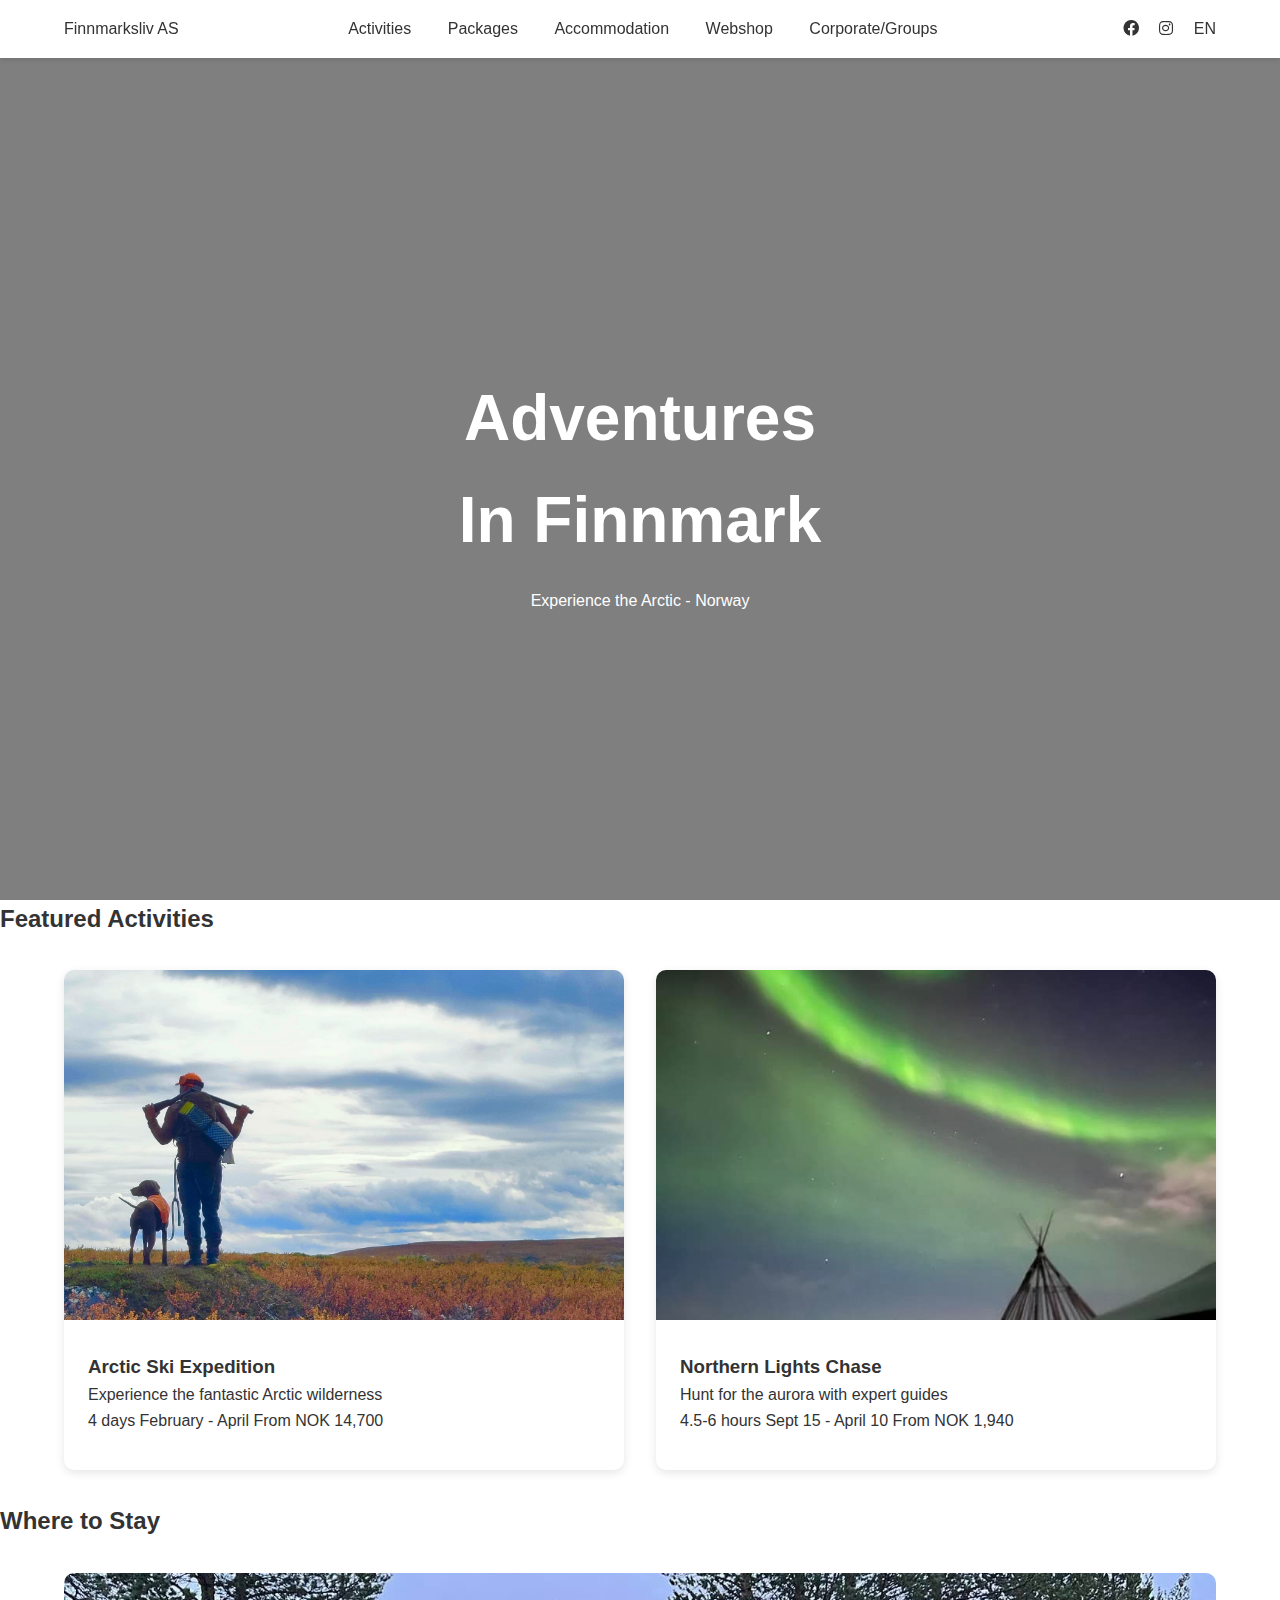
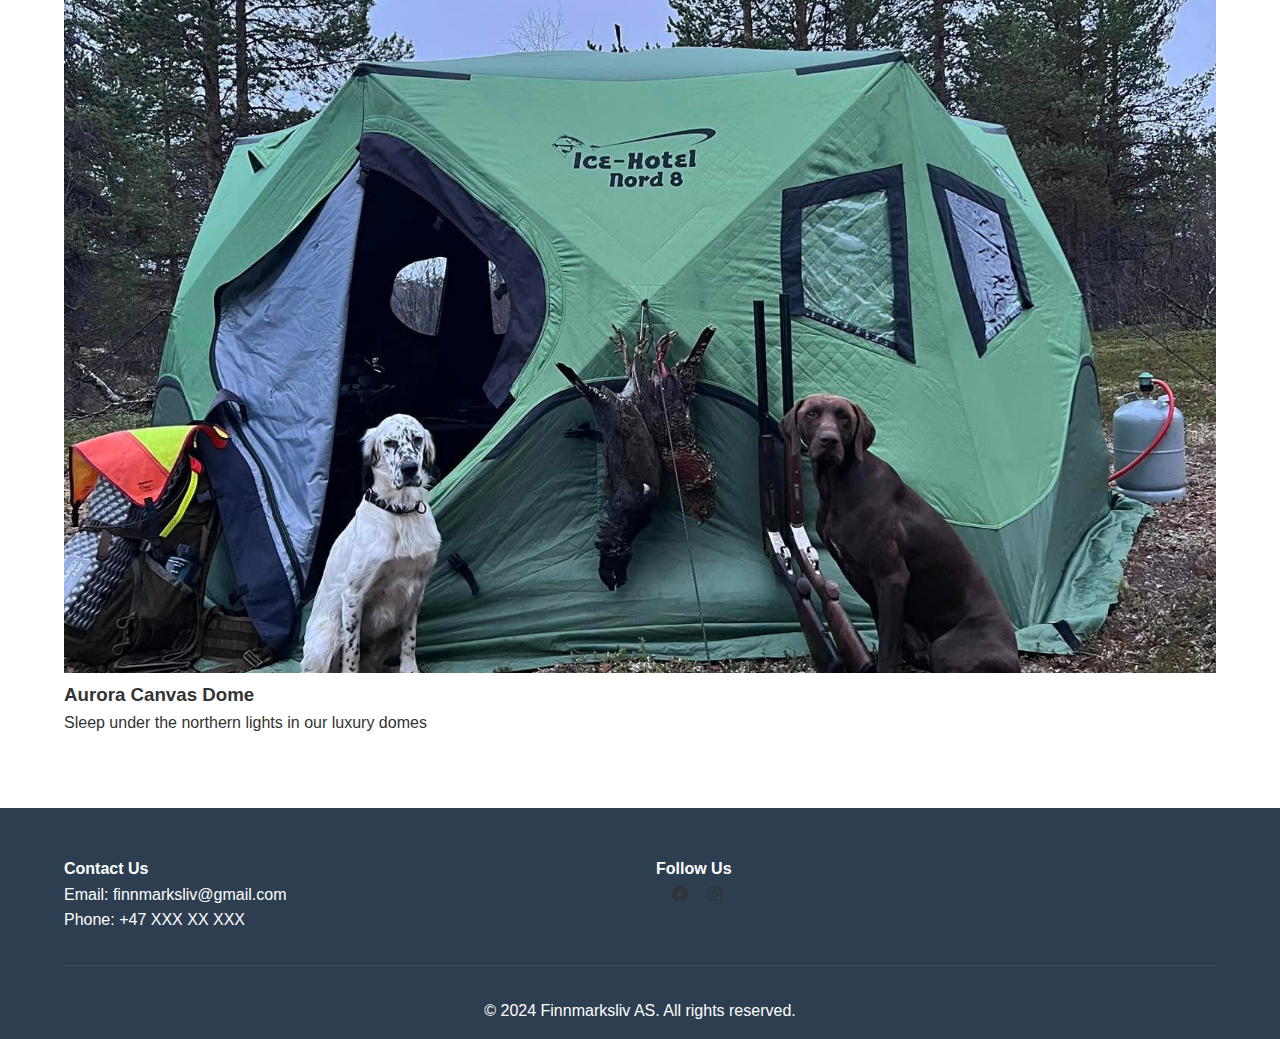
==== commit 9e88defa: "h" ====
--- a/index.html
+++ b/index.html
@@ -108,42 +108,6 @@
         </div>
     </footer>
 
-    <script>
-        const mobileMenuBtn = document.querySelector('.mobile-menu-btn');
-        const navLinks = document.querySelector('.nav-links');
-
-        mobileMenuBtn.addEventListener('click', () => {
-            navLinks.classList.toggle('active');
-            const icon = mobileMenuBtn.querySelector('i');
-            icon.classList.toggle('fa-bars');
-            icon.classList.toggle('fa-times');
-        });
-
-        // Close menu when clicking a link
-        document.querySelectorAll('.nav-links a').forEach(link => {
-            link.addEventListener('click', () => {
-                navLinks.classList.remove('active');
-                const icon = mobileMenuBtn.querySelector('i');
-                icon.classList.add('fa-bars');
-                icon.classList.remove('fa-times');
-            });
-        });
-
-        function slideShow() {
-            const slides = document.querySelectorAll('.slide');
-            let currentSlide = 0;
-
-            setInterval(() => {
-                slides[currentSlide].classList.remove('active');
-                slides[currentSlide].classList.add('previous');
-                currentSlide = (currentSlide + 1) % slides.length;
-                slides[currentSlide].classList.remove('previous');
-                slides[currentSlide].classList.add('active');
-            }, 5000);
-        }
-
-        // Call the function when the page loads
-        window.addEventListener('load', slideShow);
-    </script>
+    <script src="scripts.js"></script>
 </body>
 </html> 